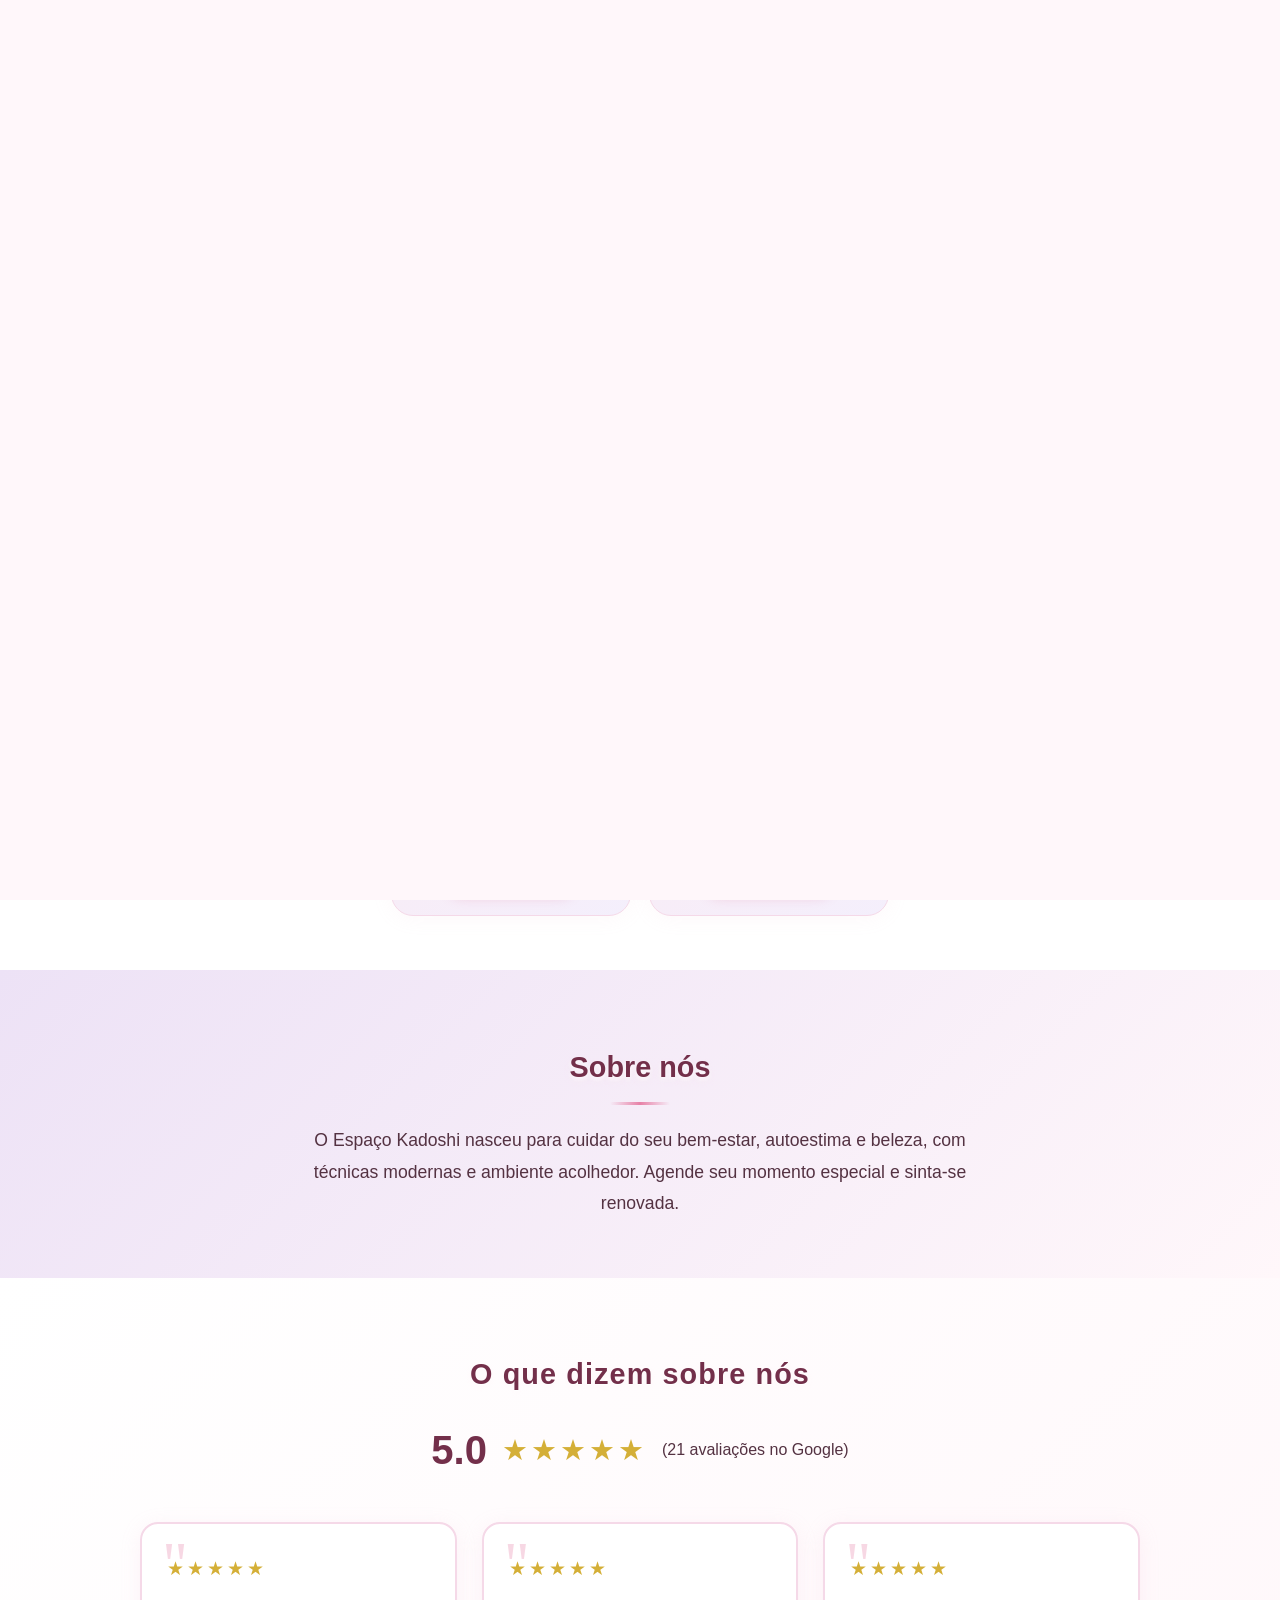
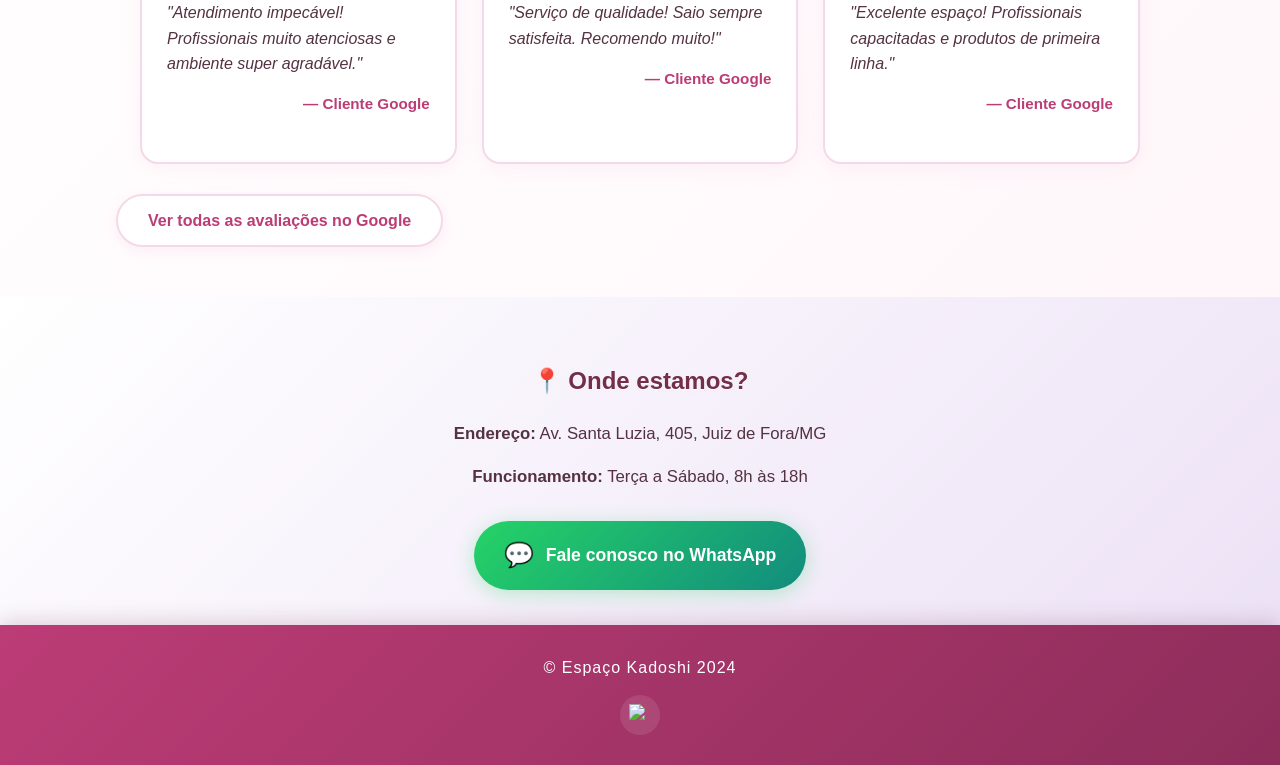
==== index.html @ 03835105 "feat: moderniza design e adiciona seção de avaliações do Google ✨ Novidades: - Seção de depoimentos " ====
<!DOCTYPE html>
<html lang="pt-br">
<head>
    <meta charset="UTF-8">
    <meta name="viewport" content="width=device-width, initial-scale=1.0">
    <title>Espaço Kadoshi</title>
    <link rel="stylesheet" href="assets/css/style.css">
    <link href="https://fonts.googleapis.com/css?family=Great+Vibes&display=swap" rel="stylesheet">
</head>
<body>
<header class="header">
    <div class="container header-inner">
      <span class="logo">
        <img src="assets/img/flor-logo.png" alt="Flor Kadoshi" class="logo-flor"/>
        Kadoshi
      </span>
        <nav id="mainMenu" class="menu">
            <a href="#inicio">Início</a>
            <a href="#servicos">Serviços</a>
            <a href="#sobre">Sobre</a>
            <a href="#" id="abrirCadastro" class="hero-btn">Cadastre-se</a>
        </nav>
        <button id="menuToggle" class="menu-toggle" aria-label="Abrir menu">
            <span></span><span></span><span></span>
        </button>
    </div>
</header>

<main>
    <section id="inicio" class="hero">
        <div class="container hero-content">
            <div class="logotipo">
                <img src="assets/img/logo3.png" alt="Kadoshi - Bem estar"/>
            </div>
            <p>Beleza, cuidado e autoestima com delicadeza.<br> Unhas, pele e bem-estar em um só lugar!</p>
            <a href="#servicos" class="hero-btn">Quero me cuidar</a>
        </div>
    </section>

    <section id="servicos" class="servicos">
        <div class="container">
            <h2>Nossos Serviços</h2>
            <div class="servicos-lista">
                <div class="servico-card">
                  <span class="servico-icon">
                    <img src="assets/img/manicure.png" alt="Manicure e Pedicure" class="icone-servico-img">
                  </span>
                    <h3>Manicure & Pedicure</h3>
                    <span class="profissional-nome">Tairine</span>
                    <p>Unhas perfeitas, esmaltação e nail art criativa.</p>
                    <a href="#" class="servico-btn" data-servico="Manicure">Agendar</a>
                </div>

                <div class="servico-card">
                  <span class="servico-icon">
                    <img src="assets/img/estetica.png" alt="Estética" class="icone-servico-img">
                  </span>
                    <h3>Estética</h3>
                    <span class="profissional-nome">Jacqueline</span>
                    <p>Limpeza de pele, hidratação e renovação do seu brilho.</p>
                    <a href="#" class="servico-btn" data-servico="Estética">Agendar</a>
                </div>
            </div>
        </div>
    </section>

    <section id="sobre" class="sobre">
        <div class="container sobre-content">
            <h2>Sobre nós</h2>
            <p>
                O Espaço Kadoshi nasceu para cuidar do seu bem-estar, autoestima e beleza, com técnicas modernas e
                ambiente acolhedor. Agende seu momento especial e sinta-se renovada.
            </p>
        </div>
    </section>

    <section id="depoimentos" class="depoimentos">
        <div class="container">
            <h2>O que dizem sobre nós</h2>
            <div class="google-rating">
                <span class="rating-numero">5.0</span>
                <div class="rating-estrelas">★★★★★</div>
                <span class="rating-total">(21 avaliações no Google)</span>
            </div>
            <div class="depoimentos-lista">
                <!-- 
                    ⚠️ INSTRUÇÕES PARA ATUALIZAR COM AVALIAÇÕES REAIS DO GOOGLE:
                    
                    1. Acesse: https://www.google.com/maps/search/Espaço+de+Beleza+Kadoshi
                    2. Clique em "Avaliações" 
                    3. Copie 3-6 das melhores avaliações
                    4. Substitua os cards abaixo com o formato:
                    
                    <div class="depoimento-card">
                        <div class="depoimento-estrelas">★★★★★</div>
                        <p class="depoimento-texto">"[TEXTO DA AVALIAÇÃO]"</p>
                        <p class="depoimento-autor">— [Nome do Cliente]</p>
                    </div>
                    
                    ⭐ Use ★★★★★ para 5 estrelas, ★★★★ para 4 estrelas, etc.
                -->
                
                <!-- EXEMPLO - Substitua com avaliações reais do Google -->
                <div class="depoimento-card">
                    <div class="depoimento-estrelas">★★★★★</div>
                    <p class="depoimento-texto">"Atendimento impecável! Profissionais muito atenciosas e ambiente super agradável."</p>
                    <p class="depoimento-autor">— Cliente Google</p>
                </div>
                <div class="depoimento-card">
                    <div class="depoimento-estrelas">★★★★★</div>
                    <p class="depoimento-texto">"Serviço de qualidade! Saio sempre satisfeita. Recomendo muito!"</p>
                    <p class="depoimento-autor">— Cliente Google</p>
                </div>
                <div class="depoimento-card">
                    <div class="depoimento-estrelas">★★★★★</div>
                    <p class="depoimento-texto">"Excelente espaço! Profissionais capacitadas e produtos de primeira linha."</p>
                    <p class="depoimento-autor">— Cliente Google</p>
                </div>
            </div>
            <a href="https://g.page/r/YOUR_PLACE_ID/review" target="_blank" class="ver-todas-avaliacoes">
                Ver todas as avaliações no Google
            </a>
            <!-- 
                ⚠️ IMPORTANTE: Substitua YOUR_PLACE_ID pelo Place ID real do Google
                
                Como encontrar o Place ID:
                1. Acesse: https://developers.google.com/maps/documentation/javascript/examples/places-placeid-finder
                2. Busque por "Espaço de Beleza Kadoshi, Av. Santa Luzia 405, Juiz de Fora"
                3. Copie o Place ID
                4. Substitua na URL acima
                
                OU simplesmente use:
                https://www.google.com/maps/search/Espaço+de+Beleza+Kadoshi+Juiz+de+Fora
            -->
        </div>
    </section>

    <section id="contato" class="onde-background">
        <div class="container onde-texto">
            <h2>📍 Onde estamos?</h2>
            <p><b>Endereço:</b> Av. Santa Luzia, 405, Juiz de Fora/MG</p>
            <p><b>Funcionamento:</b> Terça a Sábado, 8h às 18h</p>
            <div class="contato-destaque">
                <a href="https://wa.me/5532991397354" target="_blank" class="whatsapp-link">
                    <span class="whatsapp-icon">💬</span>
                    Fale conosco no WhatsApp
                </a>
            </div>
        </div>
    </section>
</main>

<footer class="footer">
    <div class="container">
        <span>&copy; Espaço Kadoshi 2024</span>
        <div class="social-inline">
            <a href="https://instagram.com/sua-pagina" target="_blank" title="Instagram">
                <img src="https://img.icons8.com/ios-filled/50/FFFFFF/instagram-new.png" alt="Instagram"/>
            </a>
        </div>
    </div>
</footer>

<script src="assets/js/script.js"></script>

<div id="tela-cadastro" class="tela-cadastro oculto">
    <div class="container">
        <header class="header">
            <div class="container header-inner">
        <span class="logo">
          <img src="assets/img/flor-logo.png" alt="Flor Kadoshi" class="logo-flor"/>
          Kadoshi
        </span>
            </div>
        </header>

        <form id="formularioCadastro" class="formulario-cadastro">
            <h2>Cadastro para Atendimento</h2>
            <input type="text" id="nome" placeholder="Seu nome" required>
            <input type="text" id="servico" placeholder="Serviço desejado" required>
            <input type="tel" id="whatsapp"
                   placeholder="Digite DDD + número"
                   pattern="\d{10,11}"
                   required title="Digite seu DDD + número, somente números">
            <button type="submit">Enviar via WhatsApp</button>
            <button type="button" id="fecharCadastro">Cancelar</button>
        </form>
    </div>
</div>

<div id="tela-inicial">
    <img src="assets/img/flor-logo.png" alt="Flor Kadoshi" class="flor-intro">
</div>

</body>
</html>
---- assets/css/style.css ----
:root {
    --rosa-bg: #fff7fa;
    --rosa-card: #fde9ef;
    --rosa-borda: #f5d9e8;
    --lavanda: #f4effc;
    --lavanda-suave: #ede2f6;
    --cinza: #ebe9f1;
    --branco: #fff;
    --texto: #732f4a;
    --texto-suave: #543242;
    --btn: #e781a7;
    --btn-hover: #bc3c76;
    --sombra: 0 2px 20px #eeb6cf19;
    --dourado: #d4af37;
    --dourado-claro: #f4e4b7;
}

/* GERAL */
* {
    box-sizing: border-box;
}

html {
    scroll-behavior: smooth;
}

body {
    margin: 0;
    background: linear-gradient(135deg, var(--rosa-bg) 0%, var(--lavanda-suave) 50%, var(--dourado-claro) 100%);
    background-attachment: fixed;
    font-family: 'Inter', Arial, sans-serif;
    color: var(--texto-suave);
    line-height: 1.6;
}

.container {
    max-width: 1080px;
    margin: 0 auto;
    padding: 0 16px;
}

.header {
    position: sticky;
    top: 0;
    z-index: 100;
    background: rgba(255, 255, 255, 0.95);
    backdrop-filter: blur(10px);
    box-shadow: 0 2px 18px rgba(238, 182, 207, 0.15);
    border-bottom: 2px solid var(--rosa-borda);
    animation: slideDown 0.5s ease-out;
}

@keyframes slideDown {
    from {
        transform: translateY(-100%);
        opacity: 0;
    }
    to {
        transform: translateY(0);
        opacity: 1;
    }
}

.header-inner {
    display: flex;
    align-items: center;
    justify-content: space-between;
    min-height: 56px;
}

.logo {
    display: flex;
    align-items: center;
    gap: 10px;
    font-size: 1.5rem;
    font-weight: bold;
    color: var(--texto);
    letter-spacing: 1.2px;
    text-shadow: 0 1px 0 #fff, 0 2px 6px #fde9ef3d;
}

.menu {
    display: flex;
    gap: 14px;
}

.menu a {
    color: var(--texto);
    font-weight: 600;
    text-decoration: none;
    font-size: 1rem;
    padding: 7px 13px;
    border-radius: 12px;
    transition: background .16s, color .16s;
    background: none;
    text-shadow: 0 1px 0 #fff, 0 2px 6px #fde9ef2a;
    display: flex;
    align-items: center;
    gap: 6px;
}

.menu a:hover {
    background: var(--rosa-card);
    color: var(--btn-hover);
}

.menu-toggle {
    display: none;
    background: none;
    border: none;
    cursor: pointer;
    flex-direction: column;
    justify-content: center;
    height: 38px;
    width: 38px;
}

.menu-toggle span {
    display: block;
    width: 24px;
    height: 3px;
    margin: 5px 0;
    background: var(--btn-hover);
    border-radius: 3px;
    transition: .3s;
}

@media (max-width: 800px) {
    .menu {
        position: absolute;
        top: 58px;
        right: 0;
        left: 0;
        background: var(--branco);
        flex-direction: column;
        gap: 7px;
        align-items: center;
        padding: 18px 0 16px 0;
        box-shadow: 0 8px 28px #eeb6cf15;
        display: none;
    }

    .menu.active {
        display: flex;
    }

    .menu-toggle {
        display: flex;
    }
}

/* HERO */
.hero {
    background: linear-gradient(135deg, var(--rosa-bg) 0%, var(--lavanda) 50%, var(--dourado-claro) 100%);
    padding: 60px 0 45px 0;
    text-align: center;
    position: relative;
    overflow: hidden;
}

.hero::before {
    content: '';
    position: absolute;
    top: -50%;
    right: -10%;
    width: 400px;
    height: 400px;
    background: radial-gradient(circle, rgba(231, 129, 167, 0.15) 0%, transparent 70%);
    border-radius: 50%;
    animation: float 6s ease-in-out infinite;
}

.hero::after {
    content: '';
    position: absolute;
    bottom: -50%;
    left: -10%;
    width: 350px;
    height: 350px;
    background: radial-gradient(circle, rgba(212, 175, 55, 0.1) 0%, transparent 70%);
    border-radius: 50%;
    animation: float 8s ease-in-out infinite reverse;
}

@keyframes float {
    0%, 100% {
        transform: translateY(0) translateX(0);
    }
    50% {
        transform: translateY(-30px) translateX(20px);
    }
}

/*.logotipo {*/
/*  margin: 0 auto 12px auto;*/
/*  width: 200px; height: 200px;*/
/*  border-radius: 50%;*/
/*  background: var(--rosa-card); box-shadow: var(--sombra);*/
/*  display: flex; align-items: center; justify-content: center;*/
/*  overflow: hidden;*/
/*}*/
/*.logotipo img { width: 100%; height: 100%; object-fit: cover; }*/
.logotipo {
    width: 300px;
    height: auto;
    display: flex;
    align-items: center;
    justify-content: center;
    margin: 0 auto 15px auto;
    animation: fadeInScale 1s ease-out;
    filter: drop-shadow(0 4px 12px rgba(238, 182, 207, 0.3));
}

.logotipo img {
    width: 100%;
    height: auto;
    object-fit: contain;
}

@keyframes fadeInScale {
    from {
        opacity: 0;
        transform: scale(0.8);
    }
    to {
        opacity: 1;
        transform: scale(1);
    }
}

.hero-content {
    display: flex;
    flex-direction: column;
    align-items: center;
    justify-content: center;
    text-align: center;
    position: relative;
    z-index: 1;
}

.hero-content h1 {
    font-size: 2rem;
    font-weight: 700;
    letter-spacing: 1.2px;
    color: var(--texto);
    margin-bottom: 0.3em;
    margin-top: 0.1em;
    text-shadow: 0 2px 4px rgba(255, 255, 255, 0.8), 0 4px 8px rgba(253, 233, 239, 0.4);
    animation: fadeInUp 0.8s ease-out;
}

.hero-content p {
    font-size: 1.2rem;
    color: var(--texto-suave);
    margin-bottom: 1.5em;
    line-height: 1.8;
    animation: fadeInUp 0.8s ease-out 0.2s backwards;
}

@keyframes fadeInUp {
    from {
        opacity: 0;
        transform: translateY(30px);
    }
    to {
        opacity: 1;
        transform: translateY(0);
    }
}

.hero-btn {
    display: inline-block;
    background: linear-gradient(135deg, var(--btn) 0%, var(--btn-hover) 100%);
    color: #fff;
    padding: 15px 35px;
    border-radius: 32px;
    font-size: 1.07rem;
    font-weight: 600;
    box-shadow: 0 4px 20px rgba(231, 129, 167, 0.4);
    text-decoration: none;
    border: none;
    letter-spacing: 1px;
    transition: all 0.3s cubic-bezier(0.4, 0, 0.2, 1);
    position: relative;
    overflow: hidden;
}

.hero-btn::before {
    content: '';
    position: absolute;
    top: 0;
    left: -100%;
    width: 100%;
    height: 100%;
    background: linear-gradient(90deg, transparent, rgba(255, 255, 255, 0.3), transparent);
    transition: left 0.5s;
}

.hero-btn:hover::before {
    left: 100%;
}

.hero-btn:hover {
    background: linear-gradient(135deg, var(--btn-hover) 0%, #a3336a 100%);
    transform: translateY(-3px) scale(1.05);
    box-shadow: 0 8px 30px rgba(231, 129, 167, 0.5);
}

.hero-btn.clicado {
    transform: translateY(-1px) scale(0.98);
    transition: transform 0.13s;
}

@media (max-width: 600px) {
    .hero-content h1 {
        font-size: 1.24rem;
    }

    .hero {
        padding: 28px 0 10px 0;
    }
}

/* SERVICOS */
.servicos {
    background: var(--branco);
    padding: 50px 0 40px 0;
}

.servicos h2 {
    font-size: 2rem;
    color: var(--texto);
    font-weight: 700;
    letter-spacing: 1.1px;
    margin-bottom: 40px;
    text-align: center;
    text-shadow: 0 2px 4px rgba(255, 255, 255, 0.8), 0 4px 8px rgba(253, 233, 239, 0.4);
    position: relative;
    padding-bottom: 15px;
}

.servicos h2::after {
    content: '';
    position: absolute;
    bottom: 0;
    left: 50%;
    transform: translateX(-50%);
    width: 80px;
    height: 3px;
    background: linear-gradient(90deg, transparent, var(--btn), var(--dourado), var(--btn), transparent);
    border-radius: 2px;
}

.servicos-lista {
    display: flex;
    gap: 18px;
    justify-content: center;
    flex-wrap: wrap;
}

.servico-card {
    background: linear-gradient(145deg, var(--rosa-card) 0%, var(--lavanda) 100%);
    border-radius: 22px;
    box-shadow: var(--sombra);
    border: 1.5px solid var(--rosa-borda);
    padding: 26px 16px 20px 16px;
    width: 240px;
    min-width: 170px;
    display: flex;
    flex-direction: column;
    align-items: center;
    text-align: center;
    transition: all 0.3s cubic-bezier(0.4, 0, 0.2, 1);
    margin-bottom: 14px;
    position: relative;
    overflow: hidden;
}

.servico-card::before {
    content: '';
    position: absolute;
    top: 0;
    left: 0;
    right: 0;
    height: 4px;
    background: linear-gradient(90deg, var(--btn), var(--dourado), var(--btn));
    transform: scaleX(0);
    transition: transform 0.3s ease;
}

.servico-card:hover::before {
    transform: scaleX(1);
}

.servico-card:hover {
    box-shadow: 0 15px 35px rgba(238, 182, 207, 0.3);
    transform: translateY(-8px) scale(1.03);
    border-color: var(--btn);
}

.servico-icon {
    margin-bottom: 10px;
    display: flex;
    align-items: center;
    justify-content: center;
}

.icone-servico-img {
    width: 80px;
    height: 80px;
    object-fit: contain;
    border-radius: 50%;
    background: linear-gradient(135deg, var(--rosa-bg), var(--lavanda));
    box-shadow: 0 4px 15px rgba(238, 182, 207, 0.3);
    padding: 10px;
    transition: all 0.3s ease;
}

.servico-card:hover .icone-servico-img {
    transform: rotate(360deg) scale(1.1);
}

.servico-card h3 {
    color: var(--texto);
    font-size: 1.01rem;
    font-weight: 700;
    margin: 6px 0 7px 0;
    letter-spacing: .6px;
    text-shadow: 0 1px 0 #fff, 0 2px 6px #fde9ef2a;
}

.servico-card p {
    font-size: 0.95rem;
    color: var(--texto-suave);
    margin-bottom: 13px;
}

.servico-btn {
    background: linear-gradient(135deg, var(--btn) 0%, var(--btn-hover) 100%);
    color: #fff;
    border-radius: 16px;
    padding: 11px 26px;
    text-decoration: none;
    font-weight: 600;
    font-size: 1rem;
    box-shadow: 0 3px 12px rgba(231, 129, 167, 0.3);
    transition: all 0.3s cubic-bezier(0.4, 0, 0.2, 1);
    letter-spacing: 1px;
    border: 2px solid transparent;
}

.servico-btn:hover {
    background: linear-gradient(135deg, var(--btn-hover) 0%, #a3336a 100%);
    transform: translateY(-2px);
    box-shadow: 0 6px 20px rgba(231, 129, 167, 0.4);
    border-color: var(--dourado);
}

.servico-btn.clicado {
    transform: translateY(0) scale(0.96);
    transition: transform 0.13s;
}

@media (max-width: 700px) {
    .servicos-lista {
        flex-direction: column;
        align-items: center;
        gap: 10px;
    }

    .servico-card {
        width: 100%;
        max-width: 270px;
    }
}

.profissional-nome {
    display: block;
    font-size: 2.5rem;
    color: #ad5883;
    margin-bottom: 6px;
    font-family: 'Great Vibes', cursive;
    font-weight: normal;
    letter-spacing: 0.3px;
    line-height: 1.1;
}

/* BOTAO FLUTUANTE */
/*.botao-flutuante {*/
/*  position: fixed;*/
/*  bottom: 28px;*/
/*  right: 22px;*/
/*  z-index: 999;*/
/*  width: 62px;*/
/*  height: 62px;*/
/*  border: none;*/
/*  border-radius: 50%;*/
/*  background: #e781a7;*/
/*  box-shadow: 0 6px 32px #eeb6cf48;*/
/*  cursor: pointer;*/
/*  display: flex;*/
/*  align-items: center;*/
/*  justify-content: center;*/
/*  transition: background 0.19s, transform 0.15s, box-shadow 0.19s;*/
/*  animation: flutua 1.5s infinite ease-in-out alternate;*/
/*}*/
/*.botao-flutuante:hover {*/
/*  background: #bc3c76;*/
/*  transform: scale(1.06);*/
/*  box-shadow: 0 12px 40px #bc3c7675;*/
/*}*/
/*@keyframes flutua {*/
/*  to { transform: translateY(-8px);}*/
/*}*/
/*.botao-flutuante svg {*/
/*  display: block;*/
/*}*/

/* SOBRE */
.sobre {
    background: linear-gradient(135deg, var(--lavanda-suave) 0%, var(--rosa-bg) 100%);
    padding: 50px 0 40px 0;
}

.sobre-content {
    max-width: 700px;
    margin: 0 auto;
    text-align: center;
}

.sobre h2 {
    color: var(--texto);
    font-size: 1.8rem;
    margin-bottom: 20px;
    text-shadow: 0 2px 4px rgba(255, 255, 255, 0.8), 0 4px 8px rgba(253, 233, 239, 0.4);
    font-weight: 700;
    position: relative;
    padding-bottom: 15px;
}

.sobre h2::after {
    content: '';
    position: absolute;
    bottom: 0;
    left: 50%;
    transform: translateX(-50%);
    width: 60px;
    height: 3px;
    background: linear-gradient(90deg, transparent, var(--btn), transparent);
    border-radius: 2px;
}

.sobre p {
    color: var(--texto-suave);
    font-size: 1.1rem;
    line-height: 1.8;
}

/* DEPOIMENTOS */
.depoimentos {
    background: linear-gradient(135deg, var(--branco) 0%, var(--rosa-bg) 100%);
    padding: 50px 0;
}

.depoimentos h2 {
    font-size: 1.8rem;
    color: var(--texto);
    font-weight: 700;
    letter-spacing: 1.1px;
    margin-bottom: 20px;
    text-align: center;
    text-shadow: 0 1px 0 #fff, 0 2px 6px #fde9ef3d;
}

.google-rating {
    display: flex;
    align-items: center;
    justify-content: center;
    gap: 15px;
    margin-bottom: 40px;
    flex-wrap: wrap;
}

.rating-numero {
    font-size: 2.5rem;
    font-weight: 700;
    color: var(--texto);
}

.rating-estrelas {
    color: var(--dourado);
    font-size: 1.8rem;
    letter-spacing: 3px;
}

.rating-total {
    color: var(--texto-suave);
    font-size: 1rem;
    font-weight: 500;
}

.depoimentos-lista {
    display: grid;
    grid-template-columns: repeat(auto-fit, minmax(280px, 1fr));
    gap: 25px;
    max-width: 1000px;
    margin: 0 auto;
}

.depoimento-card {
    background: var(--branco);
    border-radius: 18px;
    padding: 30px 25px;
    box-shadow: 0 4px 20px rgba(238, 182, 207, 0.15);
    border: 2px solid var(--rosa-borda);
    transition: all 0.3s cubic-bezier(0.4, 0, 0.2, 1);
    position: relative;
}

.depoimento-card::before {
    content: '"';
    position: absolute;
    top: -10px;
    left: 20px;
    font-size: 4rem;
    color: var(--btn);
    font-family: Georgia, serif;
    opacity: 0.3;
}

.depoimento-card:hover {
    transform: translateY(-5px);
    box-shadow: 0 8px 30px rgba(238, 182, 207, 0.25);
    border-color: var(--btn);
}

.depoimento-estrelas {
    color: var(--dourado);
    font-size: 1.2rem;
    margin-bottom: 15px;
    letter-spacing: 3px;
}

.depoimento-texto {
    color: var(--texto-suave);
    font-size: 1rem;
    line-height: 1.6;
    margin-bottom: 15px;
    font-style: italic;
}

.depoimento-autor {
    color: var(--btn-hover);
    font-weight: 600;
    font-size: 0.95rem;
    text-align: right;
}

@media (max-width: 700px) {
    .depoimentos-lista {
        grid-template-columns: 1fr;
        gap: 20px;
    }
}

.ver-todas-avaliacoes {
    display: inline-block;
    margin-top: 30px;
    padding: 12px 30px;
    background: var(--branco);
    color: var(--btn-hover);
    text-decoration: none;
    border-radius: 50px;
    font-weight: 600;
    border: 2px solid var(--rosa-borda);
    transition: all 0.3s ease;
    box-shadow: 0 4px 15px rgba(238, 182, 207, 0.2);
}

.ver-todas-avaliacoes:hover {
    background: var(--btn);
    color: white;
    border-color: var(--btn);
    transform: translateY(-2px);
    box-shadow: 0 6px 20px rgba(231, 129, 167, 0.3);
}

/* ONDE ESTAMOS */
.onde-background {
    background: linear-gradient(135deg, var(--branco) 0%, var(--lavanda-suave) 100%);
    padding: 45px 0 35px 0;
}

.onde-texto {
    max-width: 600px;
    margin: 0 auto;
    text-align: center;
}

.onde-background h2 {
    color: var(--texto);
    font-size: 1.5rem;
    margin-bottom: 20px;
    text-shadow: 0 1px 0 #fff, 0 2px 6px #fde9ef2a;
    font-weight: 700;
}

.onde-background a {
    color: var(--btn-hover);
    text-decoration: none;
    font-weight: 600;
}

.onde-background a:hover {
    text-decoration: underline;
    color: var(--btn);
}

.onde-background p {
    font-size: 1.05rem;
    color: var(--texto-suave);
    margin-bottom: 15px;
}

.contato-destaque {
    margin-top: 30px;
}

.whatsapp-link {
    display: inline-flex;
    align-items: center;
    gap: 12px;
    background: linear-gradient(135deg, #25D366 0%, #128C7E 100%);
    color: white !important;
    padding: 15px 30px;
    border-radius: 50px;
    font-weight: 600;
    font-size: 1.1rem;
    text-decoration: none !important;
    box-shadow: 0 4px 20px rgba(37, 211, 102, 0.3);
    transition: all 0.3s cubic-bezier(0.4, 0, 0.2, 1);
}

.whatsapp-link:hover {
    transform: translateY(-3px) scale(1.05);
    box-shadow: 0 8px 30px rgba(37, 211, 102, 0.4);
}

.whatsapp-icon {
    font-size: 1.5rem;
    animation: pulse 2s ease-in-out infinite;
}

@keyframes pulse {
    0%, 100% {
        transform: scale(1);
    }
    50% {
        transform: scale(1.1);
    }
}

/* FOOTER */
.footer {
    background: linear-gradient(135deg, var(--btn-hover) 0%, #8d2d5a 100%);
    color: #fff;
    padding: 30px 0;
    font-size: 1rem;
    text-align: center;
    letter-spacing: 1px;
    margin-top: 0;
    box-shadow: 0 -4px 20px rgba(115, 47, 74, 0.2);
}

.footer .container {
    display: flex;
    flex-direction: column;
    align-items: center;
    gap: 15px;
}

section, .footer, .header {
    opacity: 1;
    transform: none;
    transition: opacity 0.9s, transform 0.9s;
}

.fade-prepare {
    opacity: 0;
    transform: translateY(40px);
}

.fade-in {
    opacity: 1 !important;
    transform: translateY(0) !important;
}

/* BOTOES REDES SOCIAIS */
.footer .social-inline {
    display: flex;
    justify-content: center;
    gap: 15px;
}

.footer .social-inline a {
    display: flex;
    align-items: center;
    justify-content: center;
    width: 40px;
    height: 40px;
    background: rgba(255, 255, 255, 0.1);
    border-radius: 50%;
    transition: all 0.3s ease;
    backdrop-filter: blur(10px);
}

.footer .social-inline a:hover {
    background: rgba(255, 255, 255, 0.2);
    transform: translateY(-3px) scale(1.1);
}

.footer .social-inline a img {
    width: 22px;
    height: 22px;
}

/*.social-float {*/
/*  position: fixed;*/
/*  bottom: 60px;*/
/*  right: 20px;*/
/*  z-index: 9999;*/
/*  display: flex;*/
/*  flex-direction: column;*/
/*  gap: 10px;*/
/*}*/

/*.social-float a {*/
/*  display: flex;*/
/*  align-items: center;*/
/*  justify-content: center;*/
/*  width: 45px;*/
/*  height: 45px;*/
/*  background-color: #fff;*/
/*  border-radius: 50%;*/
/*  box-shadow: 0 2px 5px rgba(0,0,0,0.2);*/
/*  text-decoration: none;*/
/*}*/

/*.social-float img {*/
/*  width: 24px;*/
/*  height: 24px;*/
/*}*/

/* TELA DE ABERTURA */
#tela-inicial {
    position: fixed;
    top: 0;
    left: 0;
    width: 100vw;
    height: 100vh;
    background: var(--rosa-bg);
    display: flex;
    align-items: center;
    justify-content: center;
    z-index: 9999;
    transition: opacity 0.8s ease;
}

.flor-intro {
    max-width: 90vw;
    max-height: 90vh;
    object-fit: contain;
    opacity: 0;
    filter: blur(8px);
    transition: opacity 1s ease, filter 1s ease;
}

.flor-intro.aparecer {
    opacity: 1;
    filter: blur(0px);
}

@keyframes aparecer {
    from {
        opacity: 0;
        transform: scale(0.7);
    }
    to {
        opacity: 1;
        transform: scale(1);
    }
}

/* ESTILO PARA A FLOR NO HEADER */
.logo img.logo-flor {
    width: 32px;
    height: 32px;
    border-radius: 50%;
    background-color: #e781a7;
    padding: 4px;
    box-sizing: border-box;
    box-shadow: 0 0 4px #eeb6cf42;
    object-fit: contain;
}

/* CADASTRE-SE NO MENU */
.tela-cadastro {
    position: fixed;
    top: 0;
    left: 0;
    width: 100vw;
    height: 100vh;
    background: var(--rosa-bg);
    display: flex;
    flex-direction: column;
    align-items: center;
    justify-content: start;
    z-index: 9999;
    padding-top: 70px;
    overflow-y: auto;
}

.oculto {
    display: none;
}

.formulario-cadastro {
    background: var(--lavanda-suave);
    padding: 30px;
    border-radius: 20px;
    box-shadow: var(--sombra);
    display: flex;
    flex-direction: column;
    gap: 16px;
    max-width: 400px;
    width: 90%;
    margin-top: 20px;
}

.formulario-cadastro input, .formulario-cadastro button {
    padding: 12px;
    font-size: 1rem;
    border-radius: 12px;
    border: 1px solid var(--rosa-borda);
}

.formulario-cadastro button {
    background: var(--btn);
    color: #fff;
    font-weight: bold;
    border: none;
    cursor: pointer;
}

.formulario-cadastro button:hover {
    background: var(--btn-hover);
}
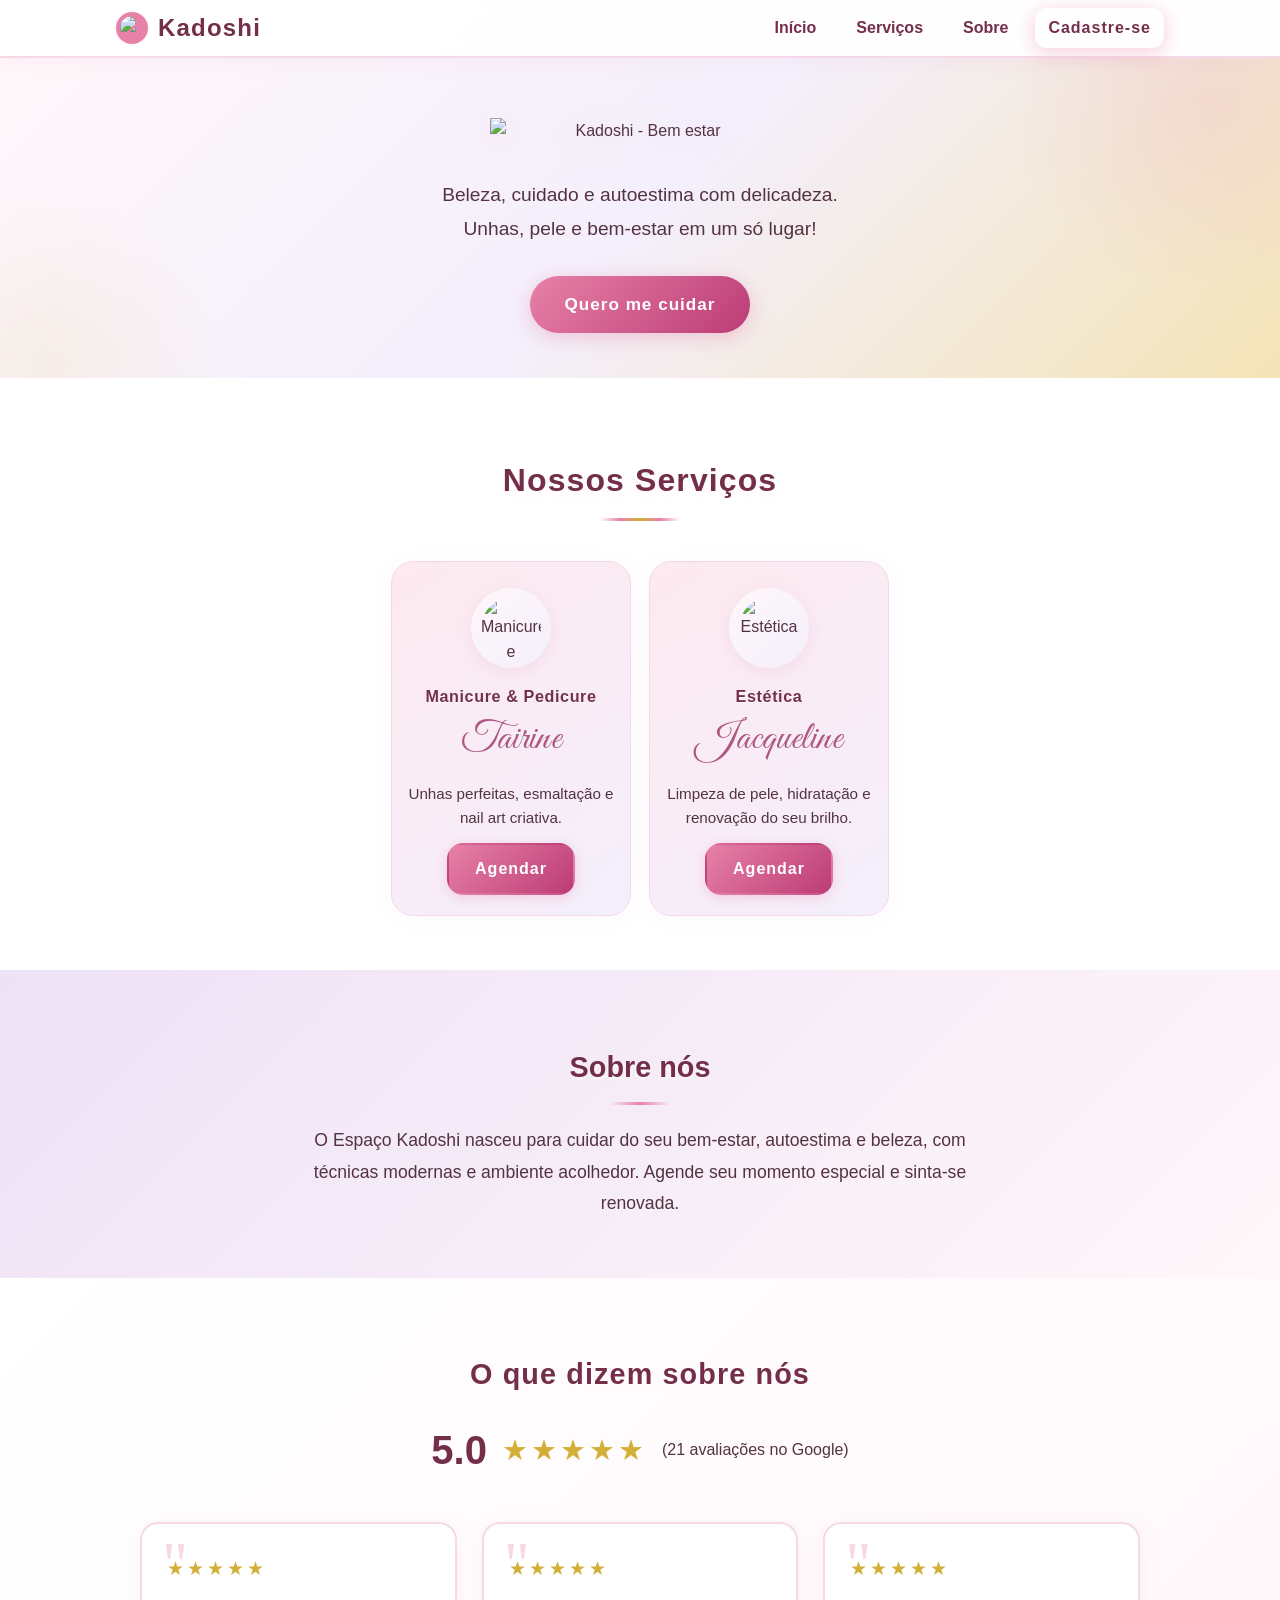
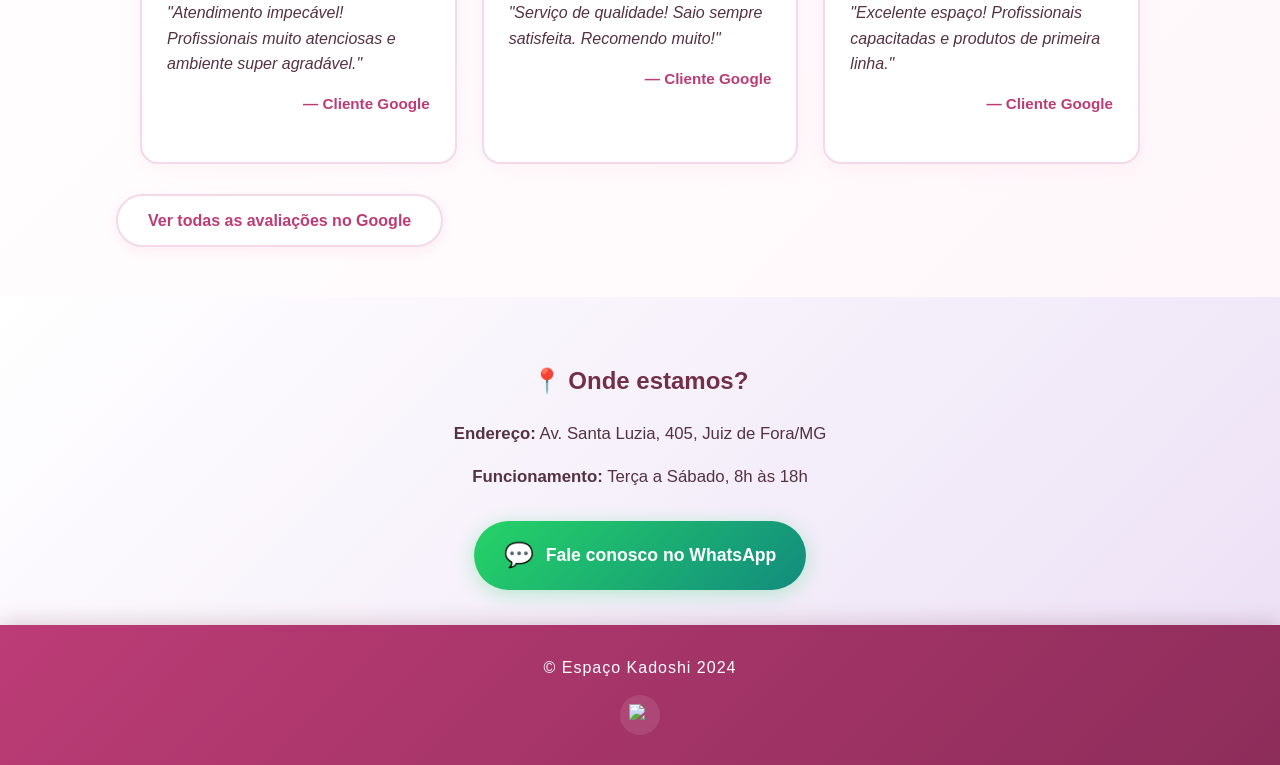
==== commit f4e92ac7: "Remove tela de introducao com animacao da flor" ====
--- a/index.html
+++ b/index.html
@@ -188,9 +188,5 @@
     </div>
 </div>
 
-<div id="tela-inicial">
-    <img src="assets/img/flor-logo.png" alt="Flor Kadoshi" class="flor-intro">
-</div>
-
 </body>
 </html>
--- a/assets/css/style.css
+++ b/assets/css/style.css
@@ -851,46 +851,6 @@
 /*  height: 24px;*/
 /*}*/
 
-/* TELA DE ABERTURA */
-#tela-inicial {
-    position: fixed;
-    top: 0;
-    left: 0;
-    width: 100vw;
-    height: 100vh;
-    background: var(--rosa-bg);
-    display: flex;
-    align-items: center;
-    justify-content: center;
-    z-index: 9999;
-    transition: opacity 0.8s ease;
-}
-
-.flor-intro {
-    max-width: 90vw;
-    max-height: 90vh;
-    object-fit: contain;
-    opacity: 0;
-    filter: blur(8px);
-    transition: opacity 1s ease, filter 1s ease;
-}
-
-.flor-intro.aparecer {
-    opacity: 1;
-    filter: blur(0px);
-}
-
-@keyframes aparecer {
-    from {
-        opacity: 0;
-        transform: scale(0.7);
-    }
-    to {
-        opacity: 1;
-        transform: scale(1);
-    }
-}
-
 /* ESTILO PARA A FLOR NO HEADER */
 .logo img.logo-flor {
     width: 32px;
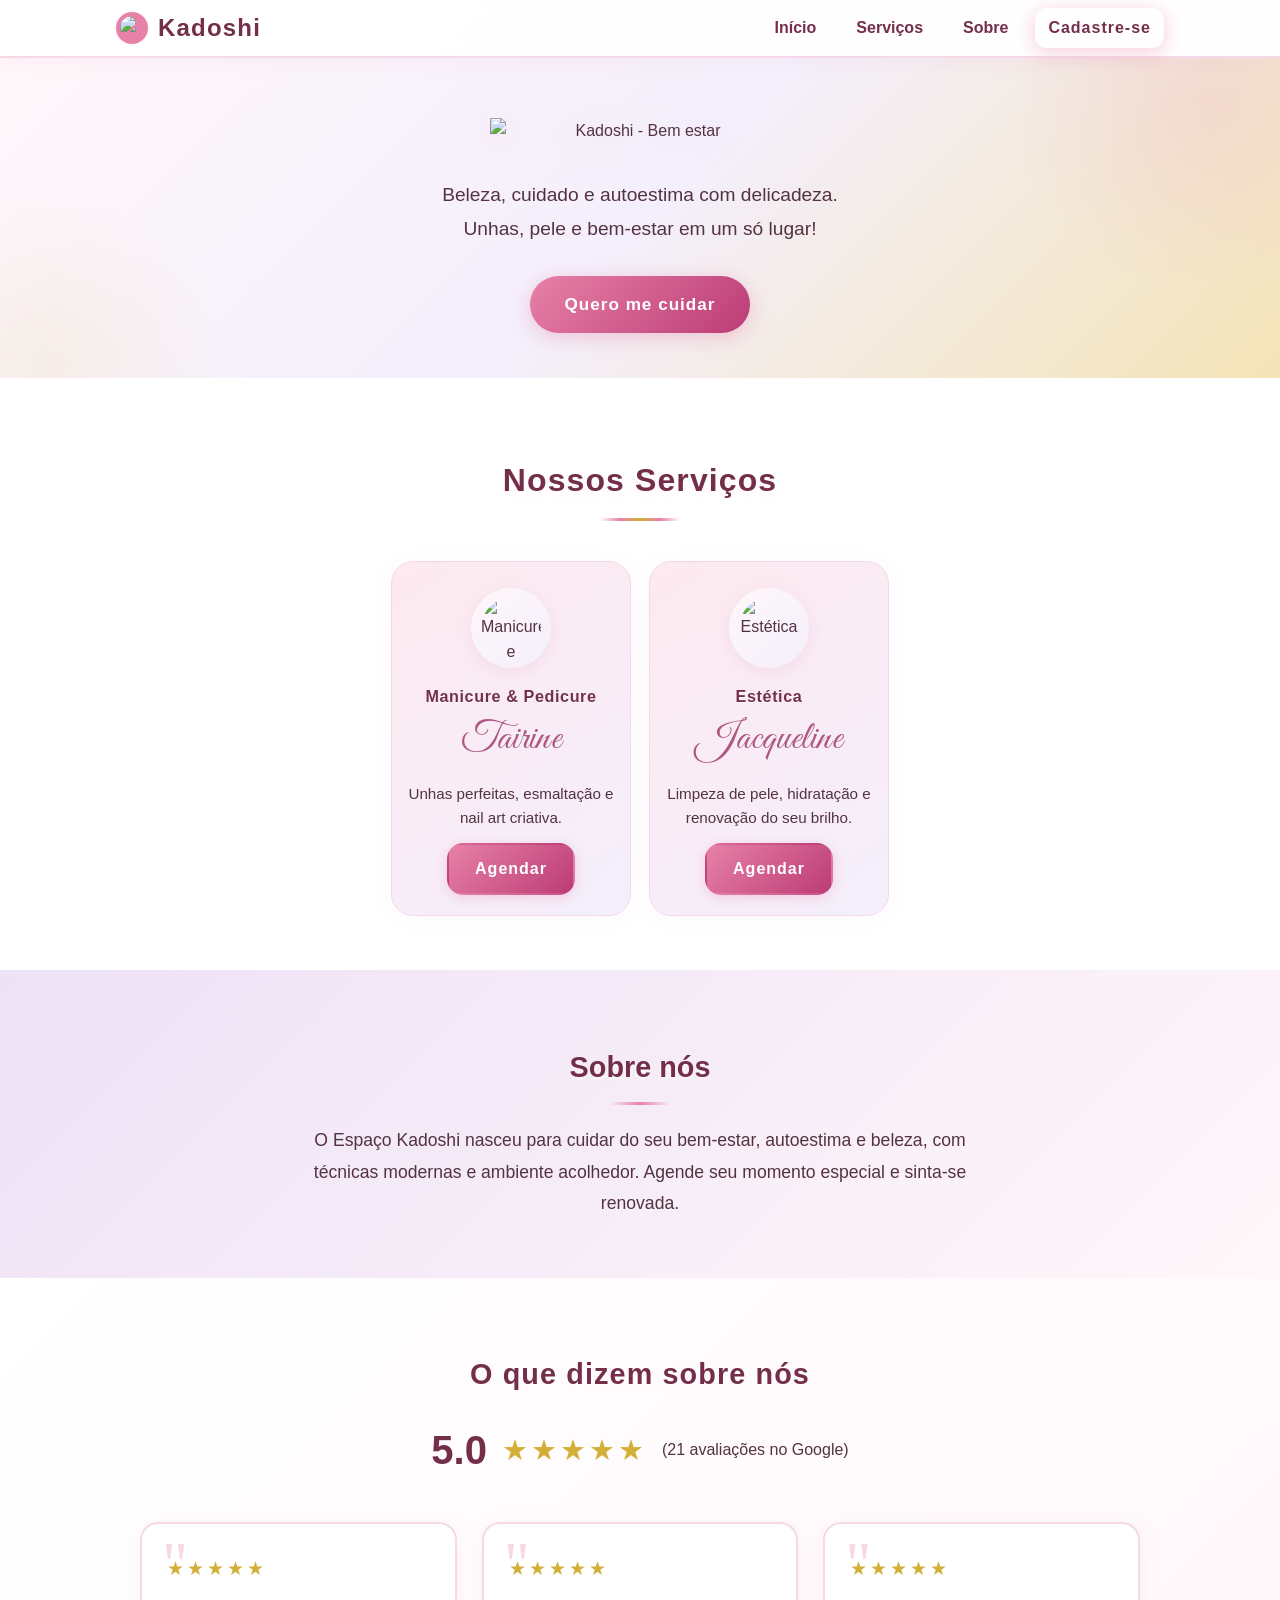
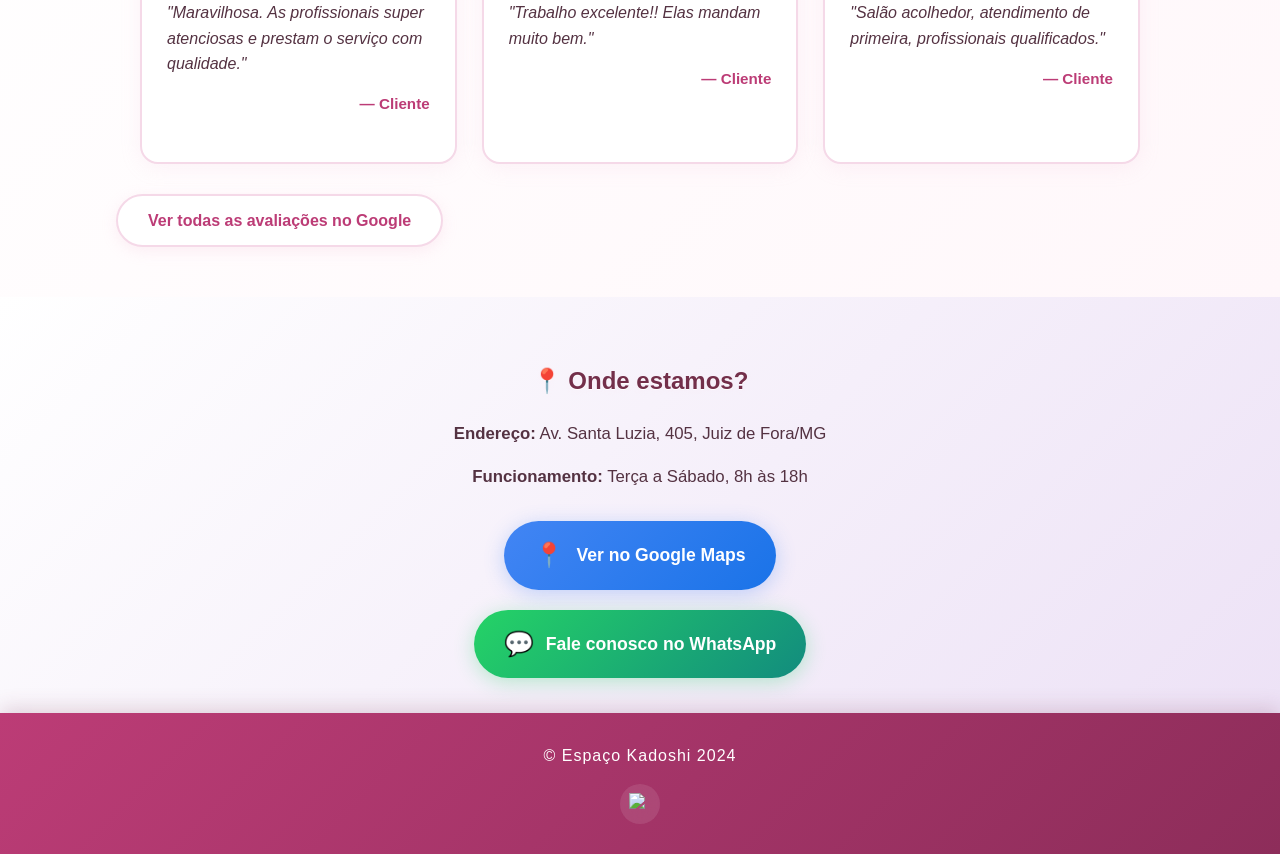
==== commit 57a1db6b: "Atualiza site com melhorias de conteudo e navegacao - Atualiza link do Instagram para @espacodebelez" ====
--- a/index.html
+++ b/index.html
@@ -100,38 +100,26 @@
                     ⭐ Use ★★★★★ para 5 estrelas, ★★★★ para 4 estrelas, etc.
                 -->
                 
-                <!-- EXEMPLO - Substitua com avaliações reais do Google -->
+                <!-- Avaliações reais do Google -->
                 <div class="depoimento-card">
                     <div class="depoimento-estrelas">★★★★★</div>
-                    <p class="depoimento-texto">"Atendimento impecável! Profissionais muito atenciosas e ambiente super agradável."</p>
-                    <p class="depoimento-autor">— Cliente Google</p>
+                    <p class="depoimento-texto">"Maravilhosa. As profissionais super atenciosas e prestam o serviço com qualidade."</p>
+                    <p class="depoimento-autor">— Cliente</p>
                 </div>
                 <div class="depoimento-card">
                     <div class="depoimento-estrelas">★★★★★</div>
-                    <p class="depoimento-texto">"Serviço de qualidade! Saio sempre satisfeita. Recomendo muito!"</p>
-                    <p class="depoimento-autor">— Cliente Google</p>
+                    <p class="depoimento-texto">"Trabalho excelente!! Elas mandam muito bem."</p>
+                    <p class="depoimento-autor">— Cliente</p>
                 </div>
                 <div class="depoimento-card">
                     <div class="depoimento-estrelas">★★★★★</div>
-                    <p class="depoimento-texto">"Excelente espaço! Profissionais capacitadas e produtos de primeira linha."</p>
-                    <p class="depoimento-autor">— Cliente Google</p>
+                    <p class="depoimento-texto">"Salão acolhedor, atendimento de primeira, profissionais qualificados."</p>
+                    <p class="depoimento-autor">— Cliente</p>
                 </div>
             </div>
-            <a href="https://g.page/r/YOUR_PLACE_ID/review" target="_blank" class="ver-todas-avaliacoes">
+            <a href="https://www.google.com/maps/place/Espa%C3%A7o+de+Beleza+Kadoshi/@-21.7887113,-43.3447295,17z/data=!4m8!3m7!1s0x989b951df0f0d3:0x13827b5087838acf!8m2!3d-21.7887113!4d-43.3447295!9m1!1b1!16s%2Fg%2F11sd9shzt_" target="_blank" class="ver-todas-avaliacoes">
                 Ver todas as avaliações no Google
             </a>
-            <!-- 
-                ⚠️ IMPORTANTE: Substitua YOUR_PLACE_ID pelo Place ID real do Google
-                
-                Como encontrar o Place ID:
-                1. Acesse: https://developers.google.com/maps/documentation/javascript/examples/places-placeid-finder
-                2. Busque por "Espaço de Beleza Kadoshi, Av. Santa Luzia 405, Juiz de Fora"
-                3. Copie o Place ID
-                4. Substitua na URL acima
-                
-                OU simplesmente use:
-                https://www.google.com/maps/search/Espaço+de+Beleza+Kadoshi+Juiz+de+Fora
-            -->
         </div>
     </section>
 
@@ -141,6 +129,10 @@
             <p><b>Endereço:</b> Av. Santa Luzia, 405, Juiz de Fora/MG</p>
             <p><b>Funcionamento:</b> Terça a Sábado, 8h às 18h</p>
             <div class="contato-destaque">
+                <a href="https://www.google.com/maps/dir//Espa%C3%A7o+de+Beleza+Kadoshi,+Av.+Santa+Luzia,+405+-+Santa+Luzia,+Juiz+de+Fora+-+MG,+36030-450/@-21.7887113,-43.3447295,17z" target="_blank" class="maps-link">
+                    <span class="maps-icon">📍</span>
+                    Ver no Google Maps
+                </a>
                 <a href="https://wa.me/5532991397354" target="_blank" class="whatsapp-link">
                     <span class="whatsapp-icon">💬</span>
                     Fale conosco no WhatsApp
@@ -154,7 +146,7 @@
     <div class="container">
         <span>&copy; Espaço Kadoshi 2024</span>
         <div class="social-inline">
-            <a href="https://instagram.com/sua-pagina" target="_blank" title="Instagram">
+            <a href="https://www.instagram.com/espacodebelezakadoshi" target="_blank" title="Instagram">
                 <img src="https://img.icons8.com/ios-filled/50/FFFFFF/instagram-new.png" alt="Instagram"/>
             </a>
         </div>
--- a/assets/css/style.css
+++ b/assets/css/style.css
@@ -724,6 +724,35 @@
 
 .contato-destaque {
     margin-top: 30px;
+    display: flex;
+    gap: 20px;
+    justify-content: center;
+    flex-wrap: wrap;
+}
+
+.maps-link {
+    display: inline-flex;
+    align-items: center;
+    gap: 12px;
+    background: linear-gradient(135deg, #4285F4 0%, #1a73e8 100%);
+    color: white !important;
+    padding: 15px 30px;
+    border-radius: 50px;
+    font-weight: 600;
+    font-size: 1.1rem;
+    text-decoration: none !important;
+    box-shadow: 0 4px 20px rgba(66, 133, 244, 0.3);
+    transition: all 0.3s cubic-bezier(0.4, 0, 0.2, 1);
+}
+
+.maps-link:hover {
+    transform: translateY(-3px) scale(1.05);
+    box-shadow: 0 8px 30px rgba(66, 133, 244, 0.4);
+}
+
+.maps-icon {
+    font-size: 1.5rem;
+    animation: pulse 2s ease-in-out infinite;
 }
 
 .whatsapp-link {
